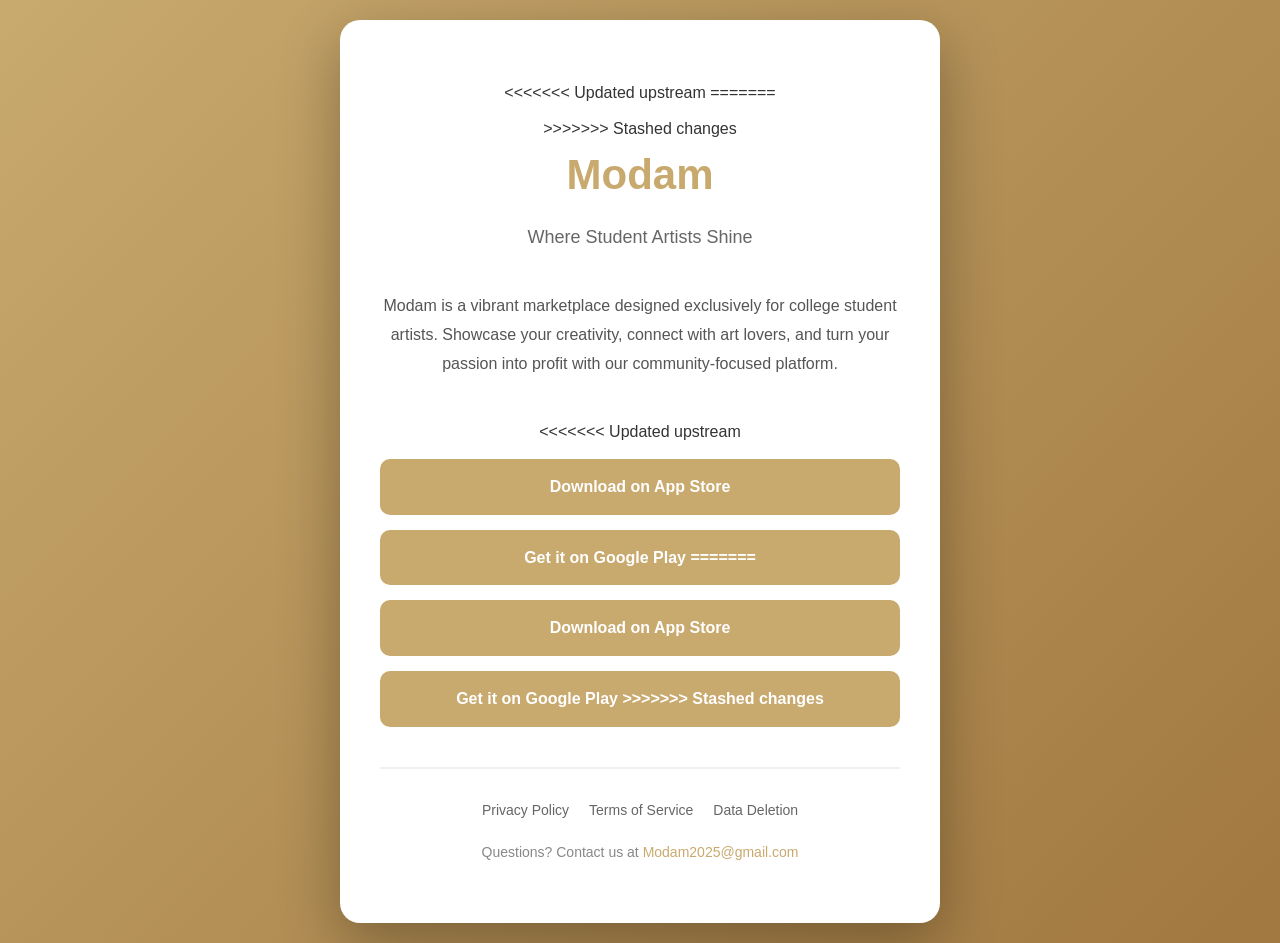
==== index.html @ acbbcfdb "Add files via upload" ====
﻿<!DOCTYPE html>
<html lang="en">
<head>
    <meta charset="UTF-8">
    <meta name="viewport" content="width=device-width, initial-scale=1.0">
    <meta name="description" content="Modam - A marketplace for college student artists to showcase and sell their artwork">
    <title>Modam - Artist Marketplace</title>
    <style>
        * {
            margin: 0;
            padding: 0;
            box-sizing: border-box;
        }
        
        body {
            font-family: -apple-system, BlinkMacSystemFont, 'Segoe UI', Roboto, Oxygen, Ubuntu, Cantarell, sans-serif;
            line-height: 1.6;
            color: #333;
            background: linear-gradient(135deg, #C8A96E 0%, #A07840 100%);
            min-height: 100vh;
            display: flex;
            align-items: center;
            justify-content: center;
            padding: 20px;
        }
        
        .container {
            max-width: 600px;
            background: white;
            padding: 60px 40px;
            border-radius: 20px;
            box-shadow: 0 20px 60px rgba(0,0,0,0.3);
            text-align: center;
        }
        
        .logo {
            font-size: 48px;
            margin-bottom: 10px;
        }
        
        h1 {
            color: #C8A96E;
            font-size: 42px;
            margin-bottom: 15px;
            font-weight: 700;
        }
        
        .tagline {
            color: #666;
            font-size: 18px;
            margin-bottom: 40px;
        }
        
        .description {
            color: #555;
            font-size: 16px;
            margin-bottom: 40px;
            line-height: 1.8;
        }
        
        .links {
            display: flex;
            flex-direction: column;
            gap: 15px;
            margin-top: 40px;
        }
        
        .link-button {
            display: inline-block;
            padding: 15px 30px;
            background-color: #C8A96E;
            color: white;
            text-decoration: none;
            border-radius: 10px;
            font-weight: 600;
            transition: all 0.3s ease;
            font-size: 16px;
        }
        
        .link-button:hover {
            background-color: #C2185B;
            transform: translateY(-2px);
            box-shadow: 0 5px 15px rgba(233, 30, 99, 0.3);
        }
        
        .link-button.secondary {
            background-color: #C8A96E;
        }
        
        .link-button.secondary:hover {
            background-color: #5568d3;
        }
        
        .footer {
            margin-top: 40px;
            padding-top: 30px;
            border-top: 2px solid #f0f0f0;
        }
        
        .footer-links {
            display: flex;
            justify-content: center;
            gap: 20px;
            flex-wrap: wrap;
        }
        
        .footer-link {
            color: #666;
            text-decoration: none;
            font-size: 14px;
            transition: color 0.3s ease;
        }
        
        .footer-link:hover {
            color: #C8A96E;
        }
        
        .contact {
            margin-top: 20px;
            color: #888;
            font-size: 14px;
        }
        
        .contact a {
            color: #C8A96E;
            text-decoration: none;
        }
        
        .contact a:hover {
            text-decoration: underline;
        }
        
        @media (max-width: 600px) {
            .container {
                padding: 40px 30px;
            }
            
            h1 {
                font-size: 32px;
            }
            
            .tagline {
                font-size: 16px;
            }
            
            .description {
                font-size: 15px;
            }
        }
    </style>
</head>
<body>
    <div class="container">
<<<<<<< Updated upstream
=======
        <div class="logo"></div>
>>>>>>> Stashed changes
        <h1>Modam</h1>
        <p class="tagline">Where Student Artists Shine</p>
        
        <p class="description">
            Modam is a vibrant marketplace designed exclusively for college student artists. 
            Showcase your creativity, connect with art lovers, and turn your passion into profit 
            with our community-focused platform.
        </p>
        
        <div class="links">
<<<<<<< Updated upstream
            <a href="https://apps.apple.com/app/Modam" class="link-button" target="_blank">
                Download on App Store
            </a>
            <a href="https://play.google.com/store/apps/details?id=com.artyard.app" class="link-button secondary" target="_blank">
                Get it on Google Play
=======
            <a href="https://apps.apple.com/app/modam" class="link-button" target="_blank">
                 Download on App Store
            </a>
            <a href="https://play.google.com/store/apps/details?id=com.Modam.app" class="link-button secondary" target="_blank">
                 Get it on Google Play
>>>>>>> Stashed changes
            </a>
        </div>
        
        <div class="footer">
            <div class="footer-links">
                <a href="privacy-policy.html" class="footer-link">Privacy Policy</a>
                <a href="terms-of-service.html" class="footer-link">Terms of Service</a>
                <a href="data-deletion.html" class="footer-link">Data Deletion</a>
            </div>
            
            <div class="contact">
                <p>Questions? Contact us at <a href="mailto:Modam2025@gmail.com">Modam2025@gmail.com</a></p>
            </div>
        </div>
    </div>
</body>
</html>
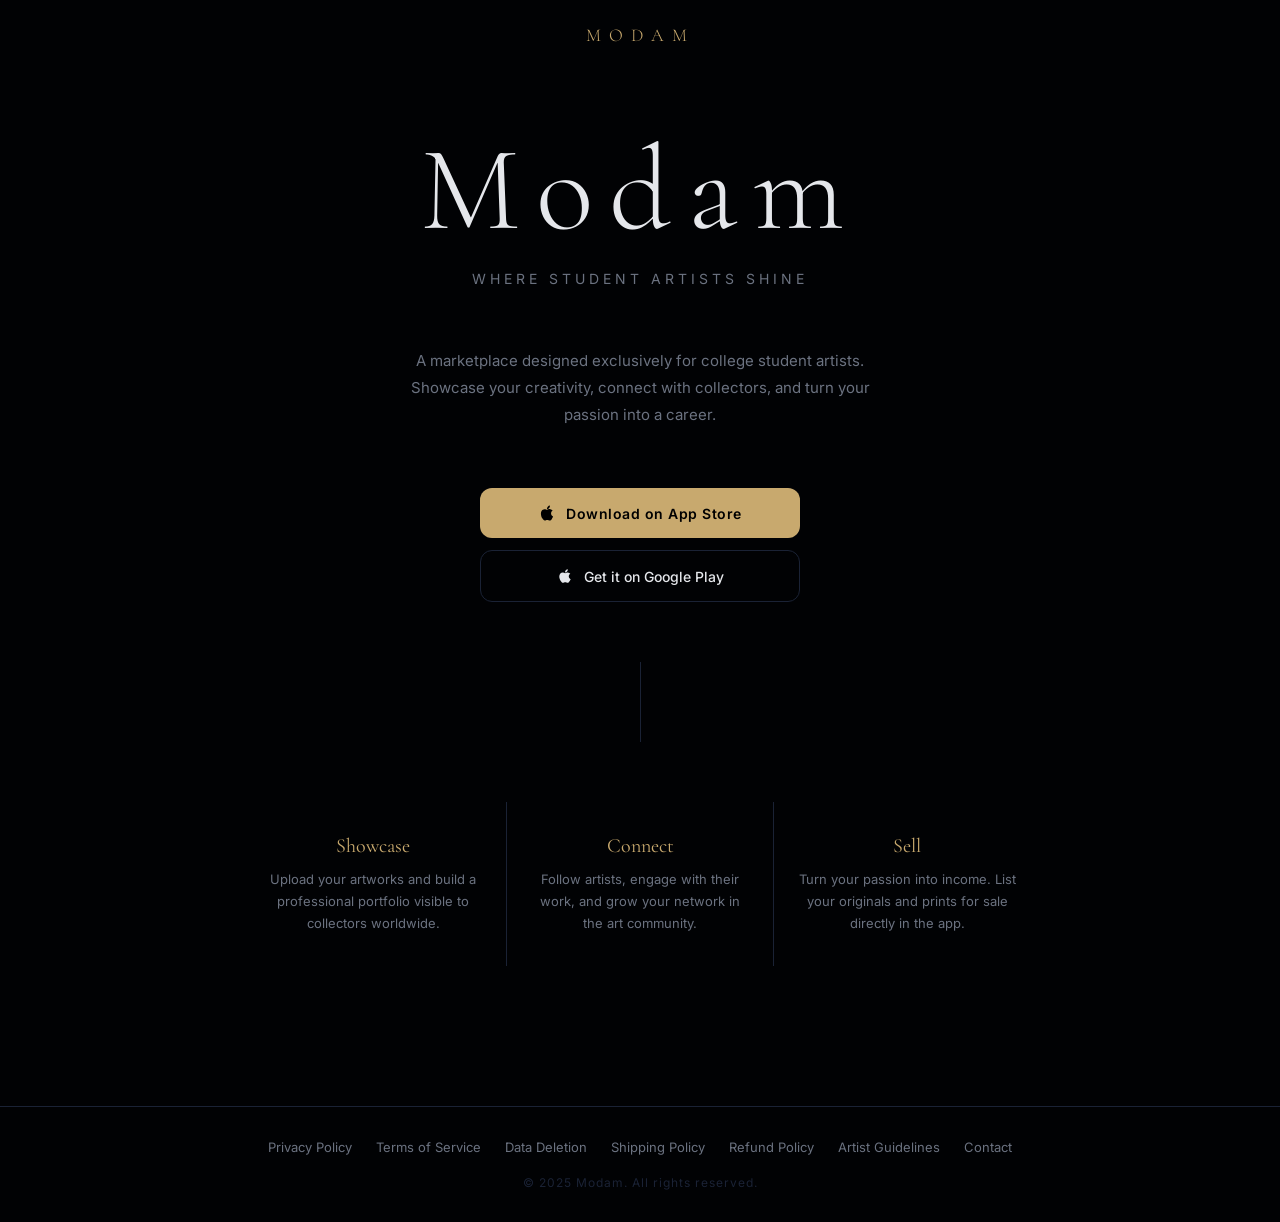
==== commit 991ddc29: "Add files via upload" ====
--- a/index.html
+++ b/index.html
@@ -1,198 +1,110 @@
-﻿<!DOCTYPE html>
+<!DOCTYPE html>
 <html lang="en">
 <head>
-    <meta charset="UTF-8">
-    <meta name="viewport" content="width=device-width, initial-scale=1.0">
-    <meta name="description" content="Modam - A marketplace for college student artists to showcase and sell their artwork">
-    <title>Modam - Artist Marketplace</title>
-    <style>
-        * {
-            margin: 0;
-            padding: 0;
-            box-sizing: border-box;
-        }
-        
-        body {
-            font-family: -apple-system, BlinkMacSystemFont, 'Segoe UI', Roboto, Oxygen, Ubuntu, Cantarell, sans-serif;
-            line-height: 1.6;
-            color: #333;
-            background: linear-gradient(135deg, #C8A96E 0%, #A07840 100%);
-            min-height: 100vh;
-            display: flex;
-            align-items: center;
-            justify-content: center;
-            padding: 20px;
-        }
-        
-        .container {
-            max-width: 600px;
-            background: white;
-            padding: 60px 40px;
-            border-radius: 20px;
-            box-shadow: 0 20px 60px rgba(0,0,0,0.3);
-            text-align: center;
-        }
-        
-        .logo {
-            font-size: 48px;
-            margin-bottom: 10px;
-        }
-        
-        h1 {
-            color: #C8A96E;
-            font-size: 42px;
-            margin-bottom: 15px;
-            font-weight: 700;
-        }
-        
-        .tagline {
-            color: #666;
-            font-size: 18px;
-            margin-bottom: 40px;
-        }
-        
-        .description {
-            color: #555;
-            font-size: 16px;
-            margin-bottom: 40px;
-            line-height: 1.8;
-        }
-        
-        .links {
-            display: flex;
-            flex-direction: column;
-            gap: 15px;
-            margin-top: 40px;
-        }
-        
-        .link-button {
-            display: inline-block;
-            padding: 15px 30px;
-            background-color: #C8A96E;
-            color: white;
-            text-decoration: none;
-            border-radius: 10px;
-            font-weight: 600;
-            transition: all 0.3s ease;
-            font-size: 16px;
-        }
-        
-        .link-button:hover {
-            background-color: #C2185B;
-            transform: translateY(-2px);
-            box-shadow: 0 5px 15px rgba(233, 30, 99, 0.3);
-        }
-        
-        .link-button.secondary {
-            background-color: #C8A96E;
-        }
-        
-        .link-button.secondary:hover {
-            background-color: #5568d3;
-        }
-        
-        .footer {
-            margin-top: 40px;
-            padding-top: 30px;
-            border-top: 2px solid #f0f0f0;
-        }
-        
-        .footer-links {
-            display: flex;
-            justify-content: center;
-            gap: 20px;
-            flex-wrap: wrap;
-        }
-        
-        .footer-link {
-            color: #666;
-            text-decoration: none;
-            font-size: 14px;
-            transition: color 0.3s ease;
-        }
-        
-        .footer-link:hover {
-            color: #C8A96E;
-        }
-        
-        .contact {
-            margin-top: 20px;
-            color: #888;
-            font-size: 14px;
-        }
-        
-        .contact a {
-            color: #C8A96E;
-            text-decoration: none;
-        }
-        
-        .contact a:hover {
-            text-decoration: underline;
-        }
-        
-        @media (max-width: 600px) {
-            .container {
-                padding: 40px 30px;
-            }
-            
-            h1 {
-                font-size: 32px;
-            }
-            
-            .tagline {
-                font-size: 16px;
-            }
-            
-            .description {
-                font-size: 15px;
-            }
-        }
-    </style>
+  <meta charset="UTF-8" />
+  <meta name="viewport" content="width=device-width, initial-scale=1.0" />
+  <meta name="description" content="Modam — A marketplace for college student artists to showcase and sell their artwork." />
+  <meta property="og:title" content="Modam — Where Student Artists Shine" />
+  <meta property="og:description" content="Discover and collect original artworks from emerging artists." />
+  <meta property="og:type" content="website" />
+  <title>Modam — Artist Marketplace</title>
+  <link rel="preconnect" href="https://fonts.googleapis.com" />
+  <link href="https://fonts.googleapis.com/css2?family=Cormorant+Garamond:wght@300;400;600&family=Inter:wght@300;400;500&display=swap" rel="stylesheet" />
+  <style>
+    :root {
+      --gold: #C8A96E; --gold-light: #E8C87A;
+      --bg: #010204; --card: #0B0F1A; --border: #1A2235;
+      --text: #E5E7EB; --muted: #6B7280;
+    }
+    * { box-sizing: border-box; margin: 0; padding: 0; }
+    body { background: var(--bg); color: var(--text); font-family: 'Inter', sans-serif; min-height: 100vh; display: flex; flex-direction: column; }
+
+    /* NAV */
+    nav { padding: 24px 40px; display: flex; justify-content: center; }
+    .logo-text { font-family: 'Cormorant Garamond', serif; font-size: 18px; font-weight: 300; letter-spacing: 8px; color: var(--gold); text-transform: uppercase; text-decoration: none; }
+
+    /* HERO */
+    .hero { flex: 1; display: flex; flex-direction: column; align-items: center; justify-content: center; padding: 60px 24px; text-align: center; }
+    .hero-title { font-family: 'Cormorant Garamond', serif; font-size: clamp(64px, 12vw, 120px); font-weight: 300; letter-spacing: 16px; color: var(--text); line-height: 1; margin-bottom: 20px; }
+    .hero-tagline { font-size: 14px; letter-spacing: 4px; color: var(--muted); text-transform: uppercase; margin-bottom: 60px; }
+    .hero-desc { max-width: 480px; font-size: 15px; color: var(--muted); line-height: 1.8; margin-bottom: 60px; }
+
+    /* BUTTONS */
+    .btn-group { display: flex; flex-direction: column; gap: 12px; width: 100%; max-width: 320px; }
+    .btn-primary { display: flex; align-items: center; justify-content: center; gap: 10px; padding: 16px 28px; background: var(--gold); color: #000; font-size: 14px; font-weight: 600; border-radius: 12px; text-decoration: none; letter-spacing: 0.5px; transition: background .2s; }
+    .btn-primary:hover { background: var(--gold-light); }
+    .btn-secondary { display: flex; align-items: center; justify-content: center; gap: 10px; padding: 16px 28px; background: transparent; border: 1px solid var(--border); color: var(--text); font-size: 14px; font-weight: 500; border-radius: 12px; text-decoration: none; transition: border-color .2s; }
+    .btn-secondary:hover { border-color: var(--gold); }
+
+    /* DIVIDER */
+    .divider { width: 1px; height: 80px; background: var(--border); margin: 60px auto; }
+
+    /* FEATURES */
+    .features { display: grid; grid-template-columns: repeat(auto-fit, minmax(200px, 1fr)); gap: 1px; background: var(--border); max-width: 800px; width: 100%; margin: 0 auto 80px; }
+    .feature { background: var(--bg); padding: 32px 24px; text-align: center; }
+    .feature-title { font-family: 'Cormorant Garamond', serif; font-size: 20px; font-weight: 400; color: var(--gold); margin-bottom: 10px; }
+    .feature-desc { font-size: 13px; color: var(--muted); line-height: 1.7; }
+
+    /* FOOTER */
+    footer { border-top: 1px solid var(--border); padding: 32px 24px; text-align: center; }
+    .footer-links { display: flex; justify-content: center; flex-wrap: wrap; gap: 8px 24px; margin-bottom: 20px; }
+    .footer-links a { font-size: 13px; color: var(--muted); text-decoration: none; transition: color .2s; }
+    .footer-links a:hover { color: var(--gold); }
+    .footer-copy { font-size: 12px; color: var(--border); letter-spacing: 1px; }
+  </style>
 </head>
 <body>
-    <div class="container">
-<<<<<<< Updated upstream
-=======
-        <div class="logo"></div>
->>>>>>> Stashed changes
-        <h1>Modam</h1>
-        <p class="tagline">Where Student Artists Shine</p>
-        
-        <p class="description">
-            Modam is a vibrant marketplace designed exclusively for college student artists. 
-            Showcase your creativity, connect with art lovers, and turn your passion into profit 
-            with our community-focused platform.
-        </p>
-        
-        <div class="links">
-<<<<<<< Updated upstream
-            <a href="https://apps.apple.com/app/Modam" class="link-button" target="_blank">
-                Download on App Store
-            </a>
-            <a href="https://play.google.com/store/apps/details?id=com.artyard.app" class="link-button secondary" target="_blank">
-                Get it on Google Play
-=======
-            <a href="https://apps.apple.com/app/modam" class="link-button" target="_blank">
-                 Download on App Store
-            </a>
-            <a href="https://play.google.com/store/apps/details?id=com.Modam.app" class="link-button secondary" target="_blank">
-                 Get it on Google Play
->>>>>>> Stashed changes
-            </a>
-        </div>
-        
-        <div class="footer">
-            <div class="footer-links">
-                <a href="privacy-policy.html" class="footer-link">Privacy Policy</a>
-                <a href="terms-of-service.html" class="footer-link">Terms of Service</a>
-                <a href="data-deletion.html" class="footer-link">Data Deletion</a>
-            </div>
-            
-            <div class="contact">
-                <p>Questions? Contact us at <a href="mailto:Modam2025@gmail.com">Modam2025@gmail.com</a></p>
-            </div>
-        </div>
+  <nav>
+    <a class="logo-text" href="index.html">Modam</a>
+  </nav>
+
+  <section class="hero">
+    <h1 class="hero-title">Modam</h1>
+    <p class="hero-tagline">Where Student Artists Shine</p>
+    <p class="hero-desc">
+      A marketplace designed exclusively for college student artists.
+      Showcase your creativity, connect with collectors, and turn your passion into a career.
+    </p>
+    <div class="btn-group">
+      <a class="btn-primary" href="https://apps.apple.com/app/artyard/id6746969829" target="_blank">
+        <svg width="18" height="18" viewBox="0 0 24 24" fill="currentColor"><path d="M18.71 19.5c-.83 1.24-1.71 2.45-3.05 2.47-1.34.03-1.77-.79-3.29-.79-1.53 0-2 .77-3.27.82-1.31.05-2.3-1.32-3.14-2.53C4.25 17 2.94 12.45 4.7 9.39c.87-1.52 2.43-2.48 4.12-2.51 1.28-.02 2.5.87 3.29.87.78 0 2.26-1.07 3.8-.91.65.03 2.47.26 3.64 1.98-.09.06-2.17 1.28-2.15 3.81.03 3.02 2.65 4.03 2.68 4.04-.03.07-.42 1.44-1.38 2.83M13 3.5c.73-.83 1.94-1.46 2.94-1.5.13 1.17-.34 2.35-1.04 3.19-.69.85-1.83 1.51-2.95 1.42-.15-1.15.41-2.35 1.05-3.11z"/></svg>
+        Download on App Store
+      </a>
+      <a class="btn-secondary" href="https://play.google.com/store/apps/details?id=com.artyard.app" target="_blank">
+        <svg width="18" height="18" viewBox="0 0 24 24" fill="currentColor"><path d="M17.05 20.28c-.98.95-2.05.8-3.08.35-1.09-.46-2.09-.48-3.24 0-1.44.62-2.2.44-3.06-.35C2.79 15.25 3.51 7.7 9.05 7.4c1.35.07 2.29.74 3.08.8 1.18-.24 2.31-.93 3.57-.84 1.51.12 2.65.72 3.4 1.8-3.12 1.87-2.38 5.98.48 7.13-.57 1.39-1.32 2.76-2.54 3.99zM12.03 7.25c-.15-2.23 1.66-4.07 3.74-4.25.29 2.58-2.34 4.5-3.74 4.25z"/></svg>
+        Get it on Google Play
+      </a>
     </div>
+
+    <div class="divider"></div>
+
+    <div class="features">
+      <div class="feature">
+        <div class="feature-title">Showcase</div>
+        <p class="feature-desc">Upload your artworks and build a professional portfolio visible to collectors worldwide.</p>
+      </div>
+      <div class="feature">
+        <div class="feature-title">Connect</div>
+        <p class="feature-desc">Follow artists, engage with their work, and grow your network in the art community.</p>
+      </div>
+      <div class="feature">
+        <div class="feature-title">Sell</div>
+        <p class="feature-desc">Turn your passion into income. List your originals and prints for sale directly in the app.</p>
+      </div>
+    </div>
+  </section>
+
+  <footer>
+    <div class="footer-links">
+      <a href="privacy-policy.html">Privacy Policy</a>
+      <a href="terms-of-service.html">Terms of Service</a>
+      <a href="data-deletion.html">Data Deletion</a>
+      <a href="docs/shipping-policy.html">Shipping Policy</a>
+      <a href="docs/refund-policy.html">Refund Policy</a>
+      <a href="docs/artist-guidelines.html">Artist Guidelines</a>
+      <a href="mailto:modamceo2026@gmail.com">Contact</a>
+    </div>
+    <p class="footer-copy">© 2025 Modam. All rights reserved.</p>
+  </footer>
 </body>
 </html>
-
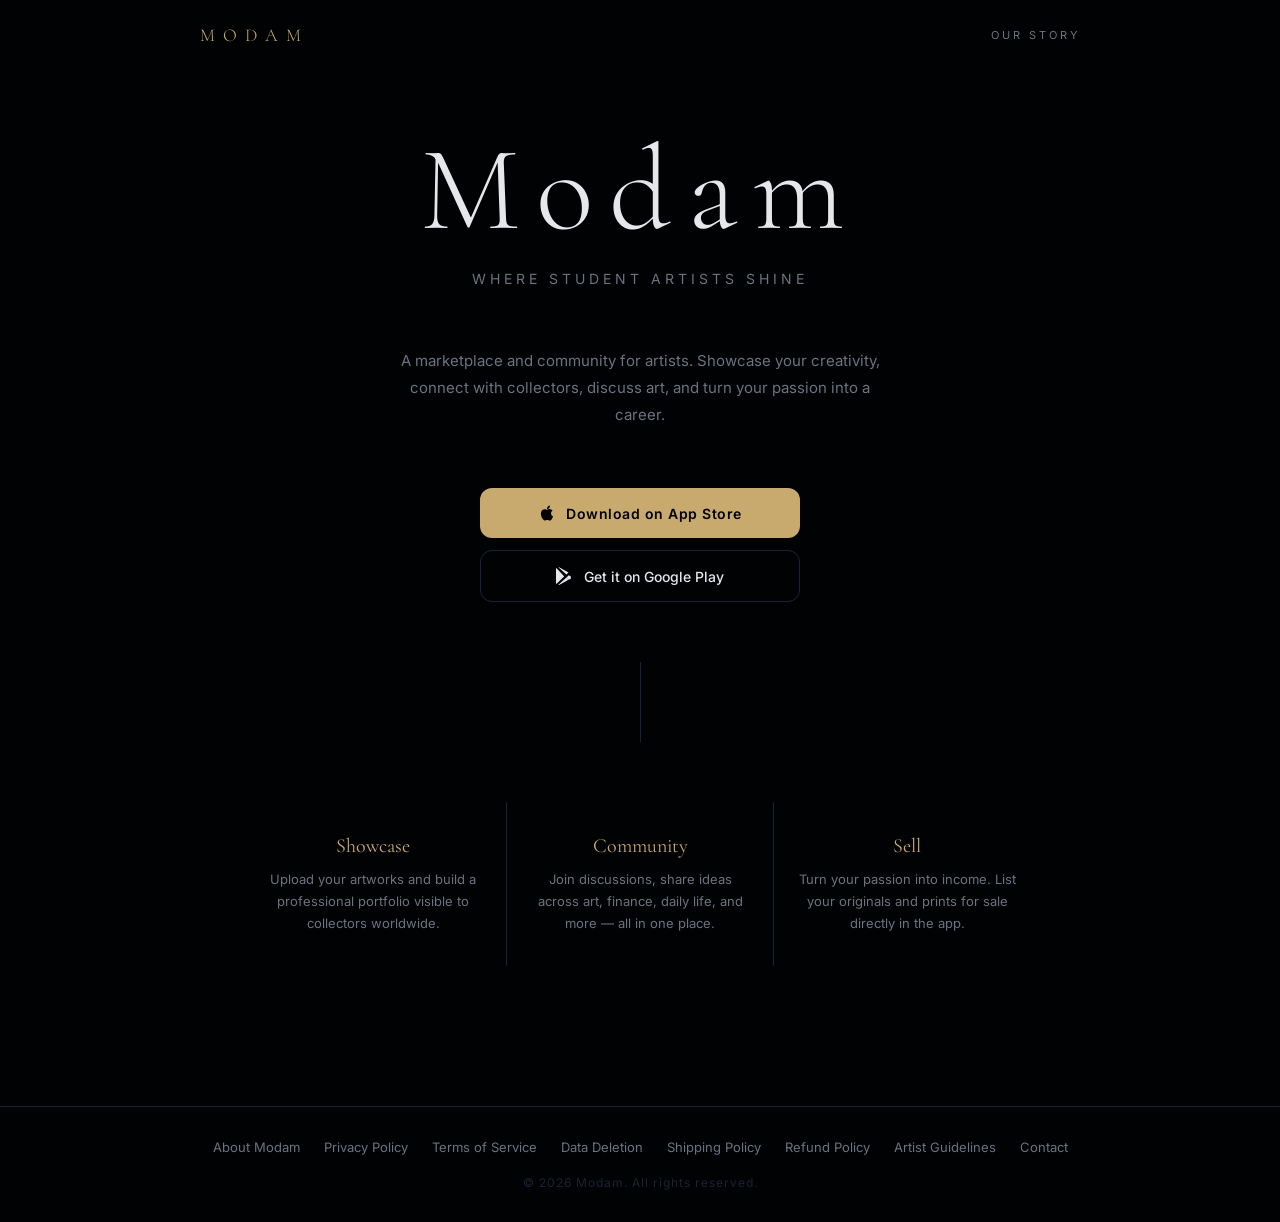
==== commit eec291e9: "Add files via upload" ====
--- a/index.html
+++ b/index.html
@@ -20,8 +20,10 @@
     body { background: var(--bg); color: var(--text); font-family: 'Inter', sans-serif; min-height: 100vh; display: flex; flex-direction: column; }
 
     /* NAV */
-    nav { padding: 24px 40px; display: flex; justify-content: center; }
+    nav { padding: 24px 40px; display: flex; justify-content: space-between; align-items: center; max-width: 960px; margin: 0 auto; width: 100%; }
     .logo-text { font-family: 'Cormorant Garamond', serif; font-size: 18px; font-weight: 300; letter-spacing: 8px; color: var(--gold); text-transform: uppercase; text-decoration: none; }
+    .nav-story { font-size: 11px; letter-spacing: 3px; text-transform: uppercase; color: var(--muted); text-decoration: none; transition: color .2s; }
+    .nav-story:hover { color: var(--gold); }
 
     /* HERO */
     .hero { flex: 1; display: flex; flex-direction: column; align-items: center; justify-content: center; padding: 60px 24px; text-align: center; }
@@ -56,14 +58,15 @@
 <body>
   <nav>
     <a class="logo-text" href="index.html">Modam</a>
+    <a class="nav-story" href="about-modam.html">Our Story</a>
   </nav>
 
   <section class="hero">
     <h1 class="hero-title">Modam</h1>
     <p class="hero-tagline">Where Student Artists Shine</p>
     <p class="hero-desc">
-      A marketplace designed exclusively for college student artists.
-      Showcase your creativity, connect with collectors, and turn your passion into a career.
+      A marketplace and community for artists.
+      Showcase your creativity, connect with collectors, discuss art, and turn your passion into a career.
     </p>
     <div class="btn-group">
       <a class="btn-primary" href="https://apps.apple.com/app/artyard/id6746969829" target="_blank">
@@ -71,7 +74,7 @@
         Download on App Store
       </a>
       <a class="btn-secondary" href="https://play.google.com/store/apps/details?id=com.artyard.app" target="_blank">
-        <svg width="18" height="18" viewBox="0 0 24 24" fill="currentColor"><path d="M17.05 20.28c-.98.95-2.05.8-3.08.35-1.09-.46-2.09-.48-3.24 0-1.44.62-2.2.44-3.06-.35C2.79 15.25 3.51 7.7 9.05 7.4c1.35.07 2.29.74 3.08.8 1.18-.24 2.31-.93 3.57-.84 1.51.12 2.65.72 3.4 1.8-3.12 1.87-2.38 5.98.48 7.13-.57 1.39-1.32 2.76-2.54 3.99zM12.03 7.25c-.15-2.23 1.66-4.07 3.74-4.25.29 2.58-2.34 4.5-3.74 4.25z"/></svg>
+        <svg width="18" height="18" viewBox="0 0 24 24" fill="currentColor"><path d="M3.18 23.76c.3.17.64.22.99.14l12.47-7.04-2.76-2.76-10.7 9.66zM.5 1.4C.19 1.74 0 2.27 0 2.96v18.08c0 .69.19 1.22.51 1.56l.08.08 10.12-10.12v-.24L.58 1.32.5 1.4zm19.1 11.03l-2.55-1.44-3.03 3.03 3.03 3.03 2.56-1.45c.73-.41.73-1.09.0-1.17zM4.17.24L16.64 7.28l-2.76 2.76L3.18.38A1.17 1.17 0 014.17.24z"/></svg>
         Get it on Google Play
       </a>
     </div>
@@ -84,8 +87,8 @@
         <p class="feature-desc">Upload your artworks and build a professional portfolio visible to collectors worldwide.</p>
       </div>
       <div class="feature">
-        <div class="feature-title">Connect</div>
-        <p class="feature-desc">Follow artists, engage with their work, and grow your network in the art community.</p>
+        <div class="feature-title">Community</div>
+        <p class="feature-desc">Join discussions, share ideas across art, finance, daily life, and more — all in one place.</p>
       </div>
       <div class="feature">
         <div class="feature-title">Sell</div>
@@ -96,15 +99,16 @@
 
   <footer>
     <div class="footer-links">
+      <a href="about-modam.html">About Modam</a>
       <a href="privacy-policy.html">Privacy Policy</a>
       <a href="terms-of-service.html">Terms of Service</a>
       <a href="data-deletion.html">Data Deletion</a>
-      <a href="docs/shipping-policy.html">Shipping Policy</a>
-      <a href="docs/refund-policy.html">Refund Policy</a>
-      <a href="docs/artist-guidelines.html">Artist Guidelines</a>
-      <a href="mailto:modamceo2026@gmail.com">Contact</a>
+      <a href="shipping-policy.html">Shipping Policy</a>
+      <a href="refund-policy.html">Refund Policy</a>
+      <a href="artist-guidelines.html">Artist Guidelines</a>
+      <a href="mailto:modamceo@modam.app">Contact</a>
     </div>
-    <p class="footer-copy">© 2025 Modam. All rights reserved.</p>
+    <p class="footer-copy">© 2026 Modam. All rights reserved.</p>
   </footer>
 </body>
 </html>
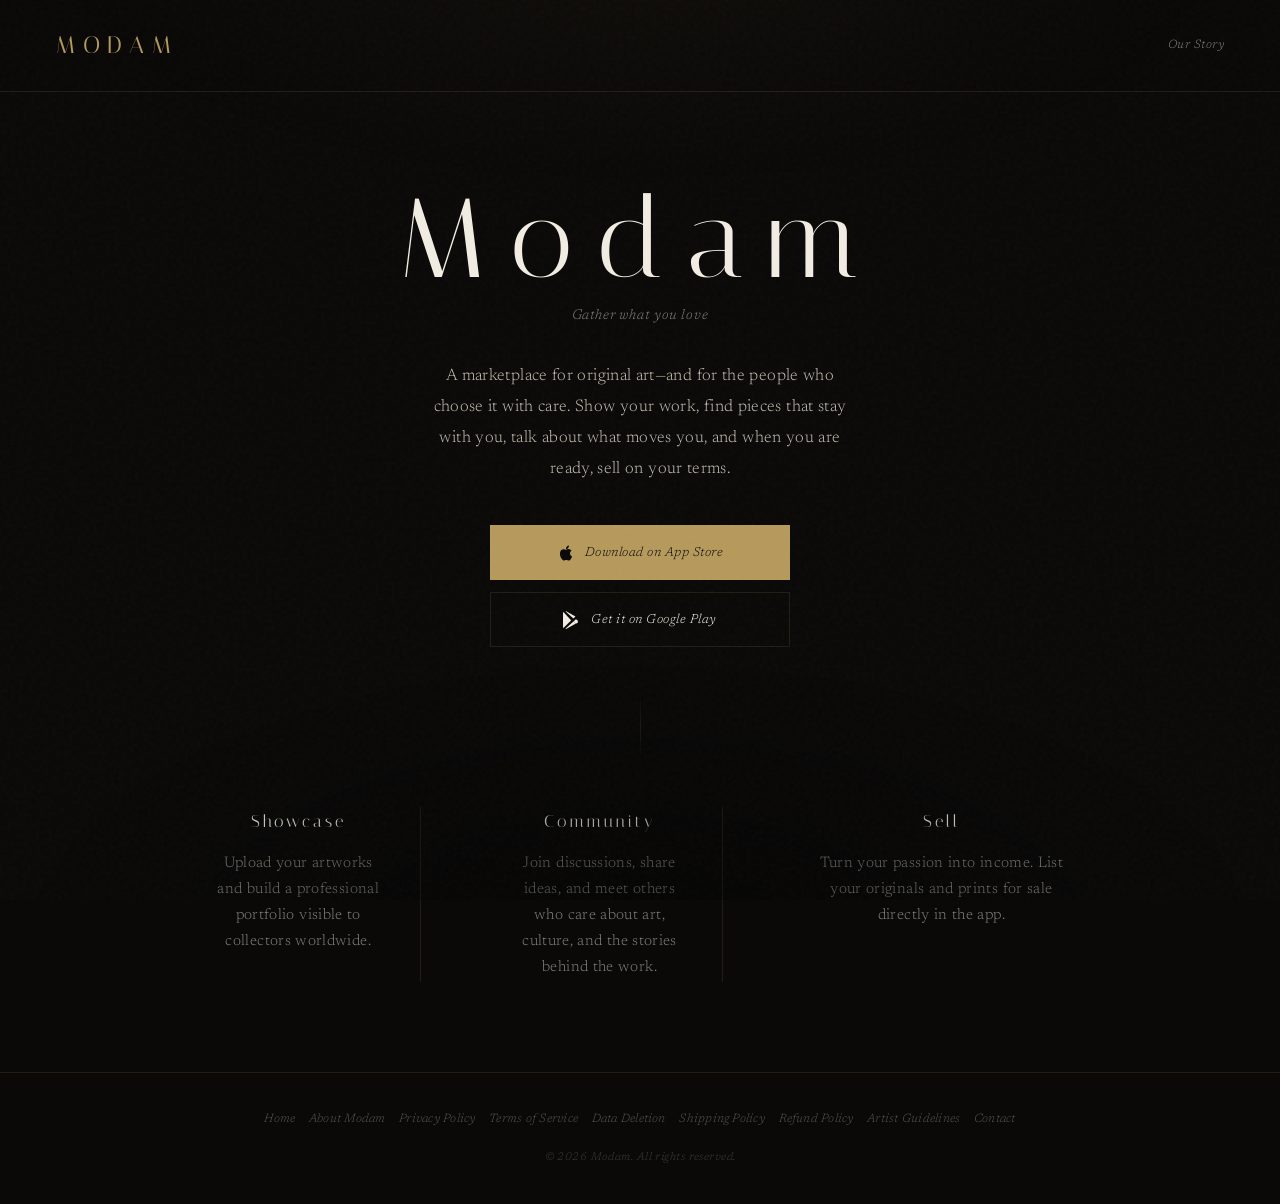
==== commit e9f420a9: "Add files via upload" ====
--- a/index.html
+++ b/index.html
@@ -3,112 +3,74 @@
 <head>
   <meta charset="UTF-8" />
   <meta name="viewport" content="width=device-width, initial-scale=1.0" />
-  <meta name="description" content="Modam — A marketplace for college student artists to showcase and sell their artwork." />
-  <meta property="og:title" content="Modam — Where Student Artists Shine" />
-  <meta property="og:description" content="Discover and collect original artworks from emerging artists." />
+  <meta name="description" content="Modam — Discover original art, connect with artists, and collect what you love. A marketplace and community for creators and collectors." />
+  <meta property="og:title" content="Modam — Gather what you love" />
+  <meta property="og:description" content="Original works, real artists, and a space to shape your collection—piece by piece." />
   <meta property="og:type" content="website" />
   <title>Modam — Artist Marketplace</title>
   <link rel="preconnect" href="https://fonts.googleapis.com" />
-  <link href="https://fonts.googleapis.com/css2?family=Cormorant+Garamond:wght@300;400;600&family=Inter:wght@300;400;500&display=swap" rel="stylesheet" />
-  <style>
-    :root {
-      --gold: #C8A96E; --gold-light: #E8C87A;
-      --bg: #010204; --card: #0B0F1A; --border: #1A2235;
-      --text: #E5E7EB; --muted: #6B7280;
-    }
-    * { box-sizing: border-box; margin: 0; padding: 0; }
-    body { background: var(--bg); color: var(--text); font-family: 'Inter', sans-serif; min-height: 100vh; display: flex; flex-direction: column; }
-
-    /* NAV */
-    nav { padding: 24px 40px; display: flex; justify-content: space-between; align-items: center; max-width: 960px; margin: 0 auto; width: 100%; }
-    .logo-text { font-family: 'Cormorant Garamond', serif; font-size: 18px; font-weight: 300; letter-spacing: 8px; color: var(--gold); text-transform: uppercase; text-decoration: none; }
-    .nav-story { font-size: 11px; letter-spacing: 3px; text-transform: uppercase; color: var(--muted); text-decoration: none; transition: color .2s; }
-    .nav-story:hover { color: var(--gold); }
-
-    /* HERO */
-    .hero { flex: 1; display: flex; flex-direction: column; align-items: center; justify-content: center; padding: 60px 24px; text-align: center; }
-    .hero-title { font-family: 'Cormorant Garamond', serif; font-size: clamp(64px, 12vw, 120px); font-weight: 300; letter-spacing: 16px; color: var(--text); line-height: 1; margin-bottom: 20px; }
-    .hero-tagline { font-size: 14px; letter-spacing: 4px; color: var(--muted); text-transform: uppercase; margin-bottom: 60px; }
-    .hero-desc { max-width: 480px; font-size: 15px; color: var(--muted); line-height: 1.8; margin-bottom: 60px; }
-
-    /* BUTTONS */
-    .btn-group { display: flex; flex-direction: column; gap: 12px; width: 100%; max-width: 320px; }
-    .btn-primary { display: flex; align-items: center; justify-content: center; gap: 10px; padding: 16px 28px; background: var(--gold); color: #000; font-size: 14px; font-weight: 600; border-radius: 12px; text-decoration: none; letter-spacing: 0.5px; transition: background .2s; }
-    .btn-primary:hover { background: var(--gold-light); }
-    .btn-secondary { display: flex; align-items: center; justify-content: center; gap: 10px; padding: 16px 28px; background: transparent; border: 1px solid var(--border); color: var(--text); font-size: 14px; font-weight: 500; border-radius: 12px; text-decoration: none; transition: border-color .2s; }
-    .btn-secondary:hover { border-color: var(--gold); }
-
-    /* DIVIDER */
-    .divider { width: 1px; height: 80px; background: var(--border); margin: 60px auto; }
-
-    /* FEATURES */
-    .features { display: grid; grid-template-columns: repeat(auto-fit, minmax(200px, 1fr)); gap: 1px; background: var(--border); max-width: 800px; width: 100%; margin: 0 auto 80px; }
-    .feature { background: var(--bg); padding: 32px 24px; text-align: center; }
-    .feature-title { font-family: 'Cormorant Garamond', serif; font-size: 20px; font-weight: 400; color: var(--gold); margin-bottom: 10px; }
-    .feature-desc { font-size: 13px; color: var(--muted); line-height: 1.7; }
-
-    /* FOOTER */
-    footer { border-top: 1px solid var(--border); padding: 32px 24px; text-align: center; }
-    .footer-links { display: flex; justify-content: center; flex-wrap: wrap; gap: 8px 24px; margin-bottom: 20px; }
-    .footer-links a { font-size: 13px; color: var(--muted); text-decoration: none; transition: color .2s; }
-    .footer-links a:hover { color: var(--gold); }
-    .footer-copy { font-size: 12px; color: var(--border); letter-spacing: 1px; }
-  </style>
+  <link rel="preconnect" href="https://fonts.gstatic.com" crossorigin />
+  <link href="https://fonts.googleapis.com/css2?family=Italiana&family=Newsreader:ital,opsz,wght@0,6..72,300;0,6..72,400;0,6..72,500;1,6..72,400&display=swap" rel="stylesheet" />
+  <link rel="stylesheet" href="modam-docs.css" />
 </head>
 <body>
-  <nav>
-    <a class="logo-text" href="index.html">Modam</a>
-    <a class="nav-story" href="about-modam.html">Our Story</a>
-  </nav>
+  <div class="wrap">
+    <nav class="doc-nav">
+      <a class="nav-mark" href="index.html">Modam</a>
+      <div class="nav-links">
+        <a class="nav-story" href="about-modam.html">Our Story</a>
+      </div>
+    </nav>
 
-  <section class="hero">
-    <h1 class="hero-title">Modam</h1>
-    <p class="hero-tagline">Where Student Artists Shine</p>
-    <p class="hero-desc">
-      A marketplace and community for artists.
-      Showcase your creativity, connect with collectors, discuss art, and turn your passion into a career.
-    </p>
-    <div class="btn-group">
-      <a class="btn-primary" href="https://apps.apple.com/app/artyard/id6746969829" target="_blank">
-        <svg width="18" height="18" viewBox="0 0 24 24" fill="currentColor"><path d="M18.71 19.5c-.83 1.24-1.71 2.45-3.05 2.47-1.34.03-1.77-.79-3.29-.79-1.53 0-2 .77-3.27.82-1.31.05-2.3-1.32-3.14-2.53C4.25 17 2.94 12.45 4.7 9.39c.87-1.52 2.43-2.48 4.12-2.51 1.28-.02 2.5.87 3.29.87.78 0 2.26-1.07 3.8-.91.65.03 2.47.26 3.64 1.98-.09.06-2.17 1.28-2.15 3.81.03 3.02 2.65 4.03 2.68 4.04-.03.07-.42 1.44-1.38 2.83M13 3.5c.73-.83 1.94-1.46 2.94-1.5.13 1.17-.34 2.35-1.04 3.19-.69.85-1.83 1.51-2.95 1.42-.15-1.15.41-2.35 1.05-3.11z"/></svg>
-        Download on App Store
-      </a>
-      <a class="btn-secondary" href="https://play.google.com/store/apps/details?id=com.artyard.app" target="_blank">
-        <svg width="18" height="18" viewBox="0 0 24 24" fill="currentColor"><path d="M3.18 23.76c.3.17.64.22.99.14l12.47-7.04-2.76-2.76-10.7 9.66zM.5 1.4C.19 1.74 0 2.27 0 2.96v18.08c0 .69.19 1.22.51 1.56l.08.08 10.12-10.12v-.24L.58 1.32.5 1.4zm19.1 11.03l-2.55-1.44-3.03 3.03 3.03 3.03 2.56-1.45c.73-.41.73-1.09.0-1.17zM4.17.24L16.64 7.28l-2.76 2.76L3.18.38A1.17 1.17 0 014.17.24z"/></svg>
-        Get it on Google Play
-      </a>
-    </div>
+    <main class="home-main">
+      <h1 class="home-title">Modam</h1>
+      <p class="home-tagline">Gather what you love</p>
+      <p class="home-desc">
+        A marketplace for original art—and for the people who choose it with care. Show your work, find pieces that stay with you, talk about what moves you, and when you are ready, sell on your terms.
+      </p>
+      <div class="store-row">
+        <a class="store-btn store-btn--primary" href="https://apps.apple.com/app/artyard/id6746969829" target="_blank" rel="noopener noreferrer">
+          <svg width="18" height="18" viewBox="0 0 24 24" fill="currentColor" aria-hidden="true"><path d="M18.71 19.5c-.83 1.24-1.71 2.45-3.05 2.47-1.34.03-1.77-.79-3.29-.79-1.53 0-2 .77-3.27.82-1.31.05-2.3-1.32-3.14-2.53C4.25 17 2.94 12.45 4.7 9.39c.87-1.52 2.43-2.48 4.12-2.51 1.28-.02 2.5.87 3.29.87.78 0 2.26-1.07 3.8-.91.65.03 2.47.26 3.64 1.98-.09.06-2.17 1.28-2.15 3.81.03 3.02 2.65 4.03 2.68 4.04-.03.07-.42 1.44-1.38 2.83M13 3.5c.73-.83 1.94-1.46 2.94-1.5.13 1.17-.34 2.35-1.04 3.19-.69.85-1.83 1.51-2.95 1.42-.15-1.15.41-2.35 1.05-3.11z"/></svg>
+          Download on App Store
+        </a>
+        <a class="store-btn store-btn--ghost" href="https://play.google.com/store/apps/details?id=com.artyard.app" target="_blank" rel="noopener noreferrer">
+          <svg width="18" height="18" viewBox="0 0 24 24" fill="currentColor" aria-hidden="true"><path d="M3.18 23.76c.3.17.64.22.99.14l12.47-7.04-2.76-2.76-10.7 9.66zM.5 1.4C.19 1.74 0 2.27 0 2.96v18.08c0 .69.19 1.22.51 1.56l.08.08 10.12-10.12v-.24L.58 1.32.5 1.4zm19.1 11.03l-2.55-1.44-3.03 3.03 3.03 3.03 2.56-1.45c.73-.41.73-1.09.0-1.17zM4.17.24L16.64 7.28l-2.76 2.76L3.18.38A1.17 1.17 0 014.17.24z"/></svg>
+          Get it on Google Play
+        </a>
+      </div>
 
-    <div class="divider"></div>
+      <div class="home-divider" aria-hidden="true"></div>
 
-    <div class="features">
-      <div class="feature">
-        <div class="feature-title">Showcase</div>
-        <p class="feature-desc">Upload your artworks and build a professional portfolio visible to collectors worldwide.</p>
+      <div class="home-features">
+        <div class="home-feature">
+          <h3>Showcase</h3>
+          <p>Upload your artworks and build a professional portfolio visible to collectors worldwide.</p>
+        </div>
+        <div class="home-feature">
+          <h3>Community</h3>
+          <p>Join discussions, share ideas, and meet others who care about art, culture, and the stories behind the work.</p>
+        </div>
+        <div class="home-feature">
+          <h3>Sell</h3>
+          <p>Turn your passion into income. List your originals and prints for sale directly in the app.</p>
+        </div>
       </div>
-      <div class="feature">
-        <div class="feature-title">Community</div>
-        <p class="feature-desc">Join discussions, share ideas across art, finance, daily life, and more — all in one place.</p>
+    </main>
+
+    <footer class="doc-footer">
+      <div class="footer-links">
+        <a href="index.html">Home</a>
+        <a href="about-modam.html">About Modam</a>
+        <a href="privacy-policy.html">Privacy Policy</a>
+        <a href="terms-of-service.html">Terms of Service</a>
+        <a href="data-deletion.html">Data Deletion</a>
+        <a href="shipping-policy.html">Shipping Policy</a>
+        <a href="refund-policy.html">Refund Policy</a>
+        <a href="artist-guidelines.html">Artist Guidelines</a>
+        <a href="mailto:modamceo@modam.app">Contact</a>
       </div>
-      <div class="feature">
-        <div class="feature-title">Sell</div>
-        <p class="feature-desc">Turn your passion into income. List your originals and prints for sale directly in the app.</p>
-      </div>
-    </div>
-  </section>
-
-  <footer>
-    <div class="footer-links">
-      <a href="about-modam.html">About Modam</a>
-      <a href="privacy-policy.html">Privacy Policy</a>
-      <a href="terms-of-service.html">Terms of Service</a>
-      <a href="data-deletion.html">Data Deletion</a>
-      <a href="shipping-policy.html">Shipping Policy</a>
-      <a href="refund-policy.html">Refund Policy</a>
-      <a href="artist-guidelines.html">Artist Guidelines</a>
-      <a href="mailto:modamceo@modam.app">Contact</a>
-    </div>
-    <p class="footer-copy">© 2026 Modam. All rights reserved.</p>
-  </footer>
+      <p class="footer-copy">© 2026 Modam. All rights reserved.</p>
+    </footer>
+  </div>
 </body>
 </html>
--- a/modam-docs.css
+++ b/modam-docs.css
@@ -0,0 +1,915 @@
+/**
+ * Modam docs — shared editorial / luxury theme (Italiana + Newsreader).
+ * Linked from index, legal pages, about-modam.
+ */
+:root {
+  --ink: #0a0908;
+  --ink-soft: #141210;
+  --ink-elevated: #1a1714;
+  --parchment: #f2ede3;
+  --parchment-dim: #c9c2b4;
+  --champagne: #b69a5c;
+  --champagne-muted: rgba(182, 154, 92, 0.55);
+  --champagne-deep: #7d6840;
+  --mist: rgba(242, 237, 227, 0.52);
+  --mist2: rgba(242, 237, 227, 0.32);
+  --rule: rgba(182, 154, 92, 0.14);
+  --rule-strong: rgba(182, 154, 92, 0.22);
+  --panel: rgba(255, 252, 245, 0.035);
+  --panel-edge: rgba(255, 252, 245, 0.06);
+}
+
+*,
+*::before,
+*::after {
+  box-sizing: border-box;
+  margin: 0;
+  padding: 0;
+}
+
+html {
+  scroll-behavior: smooth;
+}
+
+body {
+  background: var(--ink);
+  color: var(--parchment);
+  font-family: "Newsreader", Georgia, serif;
+  font-size: clamp(16px, 1.9vw, 18px);
+  font-weight: 300;
+  line-height: 1.78;
+  letter-spacing: 0.02em;
+  min-height: 100vh;
+}
+
+body::before {
+  content: "";
+  position: fixed;
+  inset: 0;
+  pointer-events: none;
+  opacity: 0.028;
+  background-image: url("data:image/svg+xml,%3Csvg viewBox='0 0 256 256' xmlns='http://www.w3.org/2000/svg'%3E%3Cfilter id='n'%3E%3CfeTurbulence type='fractalNoise' baseFrequency='0.85' numOctaves='4' stitchTiles='stitch'/%3E%3C/filter%3E%3Crect width='100%25' height='100%25' filter='url(%23n)'/%3E%3C/svg%3E");
+  z-index: 1000;
+}
+
+body::after {
+  content: "";
+  position: fixed;
+  inset: 0;
+  pointer-events: none;
+  background: radial-gradient(ellipse 90% 50% at 50% -5%, rgba(182, 154, 92, 0.045), transparent 52%),
+    radial-gradient(ellipse 100% 65% at 50% 105%, rgba(0, 0, 0, 0.42), transparent 48%);
+  z-index: 999;
+}
+
+.wrap {
+  position: relative;
+  z-index: 1;
+  min-height: 100vh;
+  display: flex;
+  flex-direction: column;
+}
+
+/* ——— Nav ——— */
+.doc-nav {
+  display: flex;
+  align-items: center;
+  justify-content: space-between;
+  padding: 24px clamp(22px, 5vw, 56px);
+  border-bottom: 1px solid var(--rule);
+  position: sticky;
+  top: 0;
+  background: rgba(10, 9, 8, 0.82);
+  backdrop-filter: blur(16px) saturate(1.1);
+  -webkit-backdrop-filter: blur(16px) saturate(1.1);
+  z-index: 50;
+}
+
+.nav-mark,
+.logo-text {
+  font-family: "Italiana", serif;
+  font-size: clamp(18px, 2.4vw, 24px);
+  letter-spacing: 0.32em;
+  text-transform: uppercase;
+  color: var(--champagne);
+  text-decoration: none;
+  font-weight: 400;
+}
+
+.nav-links {
+  display: flex;
+  align-items: center;
+  gap: clamp(1rem, 3vw, 1.75rem);
+}
+
+.nav-story,
+.nav-back {
+  font-family: "Newsreader", Georgia, serif;
+  font-size: 12px;
+  font-weight: 300;
+  font-style: italic;
+  letter-spacing: 0.04em;
+  text-transform: none;
+  color: var(--mist);
+  text-decoration: none;
+  transition: color 0.35s ease;
+}
+
+.nav-story:hover,
+.nav-back:hover {
+  color: var(--champagne);
+}
+
+/* ——— Legal / doc hero (editorial, aligned with About) ——— */
+.hero--doc {
+  padding: clamp(72px, 14vh, 120px) clamp(24px, 6vw, 48px) clamp(56px, 9vh, 88px);
+  text-align: center;
+  border-bottom: 1px solid var(--rule);
+  position: relative;
+}
+
+.hero--doc h1 {
+  font-family: "Italiana", serif;
+  font-size: clamp(2.35rem, 6.5vw, 3.35rem);
+  font-weight: 400;
+  letter-spacing: 0.14em;
+  color: var(--parchment);
+  margin-bottom: 1.35rem;
+  line-height: 1.12;
+  font-weight: 400;
+}
+
+.hero--doc h1::after {
+  content: "";
+  display: block;
+  width: 36px;
+  height: 1px;
+  margin: 1.35rem auto 0;
+  background: linear-gradient(90deg, transparent, var(--champagne-muted), transparent);
+}
+
+.hero--doc .updated {
+  font-family: "Newsreader", Georgia, serif;
+  font-size: 13px;
+  font-weight: 300;
+  font-style: italic;
+  letter-spacing: 0.02em;
+  text-transform: none;
+  color: var(--mist);
+}
+
+/* ——— Prose ——— */
+.content {
+  flex: 1;
+  max-width: 38rem;
+  margin: 0 auto;
+  padding: clamp(56px, 10vw, 88px) clamp(22px, 5vw, 32px) clamp(88px, 14vh, 120px);
+}
+
+.content > p:first-of-type {
+  font-size: 1.125rem;
+  line-height: 1.82;
+  color: var(--parchment);
+  opacity: 0.88;
+  margin-bottom: 1.35rem;
+}
+
+.content h2 {
+  font-family: "Italiana", serif;
+  font-size: clamp(1.5rem, 3.2vw, 1.85rem);
+  font-weight: 400;
+  letter-spacing: 0.06em;
+  color: var(--parchment);
+  margin: 3.25rem 0 1.1rem;
+  padding-top: 2.5rem;
+  border-top: 1px solid var(--rule);
+  border-bottom: none;
+  line-height: 1.2;
+}
+
+.content h2:first-of-type {
+  margin-top: 0;
+  padding-top: 0;
+  border-top: none;
+}
+
+.content h3 {
+  font-family: "Newsreader", Georgia, serif;
+  font-size: 1rem;
+  font-weight: 400;
+  font-style: italic;
+  letter-spacing: 0.02em;
+  text-transform: none;
+  color: var(--mist);
+  margin: 2rem 0 0.5rem;
+}
+
+.content p {
+  color: var(--parchment-dim);
+  margin-bottom: 1.05rem;
+  max-width: 36rem;
+}
+
+.content ul,
+.content ol {
+  margin: 0 0 1.25rem 0;
+  padding-left: 0;
+  list-style: none;
+}
+
+.content ul li,
+.content ol li {
+  position: relative;
+  padding-left: 1.15rem;
+  color: var(--parchment-dim);
+  margin-bottom: 0.55rem;
+}
+
+.content ul li::before {
+  content: "";
+  position: absolute;
+  left: 0;
+  top: 0.65em;
+  width: 4px;
+  height: 1px;
+  background: var(--champagne-muted);
+}
+
+.content ol {
+  counter-reset: docli;
+  list-style: none;
+}
+
+.content ol li {
+  counter-increment: docli;
+  padding-left: 1.5rem;
+}
+
+.content ol li::before {
+  content: counter(docli) ".";
+  position: absolute;
+  left: 0;
+  font-family: "Italiana", serif;
+  font-size: 0.85em;
+  color: var(--champagne-muted);
+}
+
+.content strong {
+  color: var(--parchment);
+  font-weight: 500;
+}
+
+.content a {
+  color: var(--parchment-dim);
+  text-decoration: none;
+  border-bottom: 1px solid var(--champagne-muted);
+  transition: color 0.3s ease, border-color 0.3s ease;
+}
+
+.content a:hover {
+  color: var(--parchment);
+  border-bottom-color: var(--champagne);
+}
+
+/* ——— Callouts (quiet panels — no loud accent bars) ——— */
+.box {
+  padding: 1.35rem 1.5rem 1.4rem;
+  margin: 1.75rem 0;
+  background: var(--panel);
+  border: 1px solid var(--panel-edge);
+  border-radius: 0;
+  border-top: 1px solid var(--rule-strong);
+}
+
+.box-info {
+  border-top-color: rgba(182, 154, 92, 0.28);
+}
+
+.box-warn {
+  background: rgba(255, 248, 245, 0.025);
+  border-top-color: rgba(180, 120, 100, 0.25);
+}
+
+.box-success {
+  background: rgba(248, 255, 252, 0.02);
+  border-top-color: rgba(130, 150, 130, 0.22);
+}
+
+.box p,
+.box li {
+  color: var(--mist);
+  font-size: 0.98rem;
+  line-height: 1.72;
+}
+
+.box ul,
+.box ol {
+  margin-bottom: 0;
+}
+
+.box ul li::before {
+  background: var(--mist2);
+}
+
+.box strong {
+  color: var(--parchment);
+}
+
+/* ——— Steps ——— */
+.steps {
+  counter-reset: step;
+  margin: 1.25rem 0;
+}
+
+.step {
+  display: flex;
+  gap: 1rem;
+  margin: 1rem 0;
+  align-items: flex-start;
+}
+
+.step-num {
+  flex-shrink: 0;
+  min-width: 1.65em;
+  font-family: "Italiana", serif;
+  font-size: 1.05rem;
+  line-height: 1.5;
+  color: var(--champagne-muted);
+  text-align: right;
+  padding-top: 0.1em;
+  margin-top: 0;
+  border: none;
+  background: none;
+  border-radius: 0;
+  height: auto;
+  width: auto;
+}
+
+.step-body {
+  font-size: 1rem;
+  color: var(--parchment-dim);
+  line-height: 1.75;
+  padding-top: 0.05em;
+}
+
+/* ——— Tables ——— */
+.content table {
+  width: 100%;
+  border-collapse: collapse;
+  margin: 1.25rem 0;
+  font-size: 0.92rem;
+}
+
+.content th {
+  background: transparent;
+  color: var(--mist);
+  font-family: "Newsreader", Georgia, serif;
+  font-weight: 400;
+  font-style: italic;
+  padding: 0.85rem 0.75rem 0.65rem 0;
+  text-align: left;
+  border-bottom: 1px solid var(--rule-strong);
+  letter-spacing: 0.02em;
+  font-size: 0.92rem;
+  text-transform: none;
+}
+
+.content td {
+  padding: 0.75rem 0.75rem 0.75rem 0;
+  border-bottom: 1px solid var(--rule);
+  color: var(--parchment-dim);
+  font-size: 0.95rem;
+}
+
+.content tr:last-child td {
+  border-bottom: none;
+}
+
+/* ——— Artist guidelines extras ——— */
+.do-dont {
+  display: grid;
+  grid-template-columns: 1fr 1fr;
+  gap: 12px;
+  margin: 1rem 0;
+}
+
+@media (max-width: 640px) {
+  .do-dont {
+    grid-template-columns: 1fr;
+  }
+}
+
+.do,
+.dont {
+  border-radius: 0;
+  padding: 1.25rem 1.35rem;
+  border: 1px solid var(--panel-edge);
+  background: var(--panel);
+}
+
+.do {
+  border-top: 1px solid rgba(130, 150, 130, 0.2);
+}
+
+.dont {
+  border-top: 1px solid rgba(160, 120, 110, 0.22);
+}
+
+.do h4 {
+  font-family: "Newsreader", Georgia, serif;
+  font-size: 0.92rem;
+  font-weight: 400;
+  font-style: italic;
+  letter-spacing: 0.03em;
+  text-transform: none;
+  color: var(--parchment-dim);
+  margin-bottom: 0.75rem;
+  opacity: 0.95;
+}
+
+.dont h4 {
+  font-family: "Newsreader", Georgia, serif;
+  font-size: 0.92rem;
+  font-weight: 400;
+  font-style: italic;
+  letter-spacing: 0.03em;
+  text-transform: none;
+  color: var(--parchment-dim);
+  margin-bottom: 0.75rem;
+  opacity: 0.9;
+}
+
+.do li,
+.dont li {
+  font-size: 0.9rem;
+}
+
+.badge-row {
+  display: flex;
+  gap: 8px;
+  flex-wrap: wrap;
+  margin: 1rem 0;
+}
+
+.badge {
+  padding: 5px 12px;
+  border-radius: 0;
+  font-family: "Newsreader", Georgia, serif;
+  font-size: 11px;
+  font-weight: 400;
+  font-style: italic;
+  letter-spacing: 0.04em;
+  text-transform: none;
+}
+
+.badge-gold {
+  background: transparent;
+  color: var(--mist);
+  border: 1px solid var(--rule);
+}
+
+.badge-green {
+  background: transparent;
+  color: var(--mist);
+  border: 1px solid var(--rule);
+}
+
+.badge-red {
+  background: transparent;
+  color: var(--mist);
+  border: 1px solid var(--rule);
+}
+
+/* ——— Home (index) ——— */
+.home-main {
+  flex: 1;
+  display: flex;
+  flex-direction: column;
+  align-items: center;
+  justify-content: center;
+  padding: clamp(48px, 10vh, 100px) clamp(22px, 5vw, 40px);
+  text-align: center;
+}
+
+.home-title {
+  font-family: "Italiana", serif;
+  font-size: clamp(3.5rem, 14vw, 7rem);
+  font-weight: 400;
+  letter-spacing: 0.22em;
+  color: var(--parchment);
+  line-height: 1.02;
+  margin-bottom: 0.5rem;
+}
+
+.home-tagline {
+  font-family: "Newsreader", Georgia, serif;
+  font-size: 14px;
+  font-weight: 300;
+  font-style: italic;
+  letter-spacing: 0.06em;
+  text-transform: none;
+  color: var(--mist);
+  margin-bottom: 2rem;
+}
+
+.home-desc {
+  max-width: 26rem;
+  font-size: 1.05rem;
+  color: var(--parchment-dim);
+  line-height: 1.85;
+  margin-bottom: 2.5rem;
+}
+
+.store-row {
+  display: flex;
+  flex-direction: column;
+  gap: 12px;
+  width: 100%;
+  max-width: 300px;
+  margin-bottom: 3rem;
+}
+
+.store-btn {
+  display: flex;
+  align-items: center;
+  justify-content: center;
+  gap: 10px;
+  width: 100%;
+  padding: 15px 26px;
+  border-radius: 0;
+  font-family: "Newsreader", Georgia, serif;
+  font-size: 13px;
+  font-weight: 300;
+  font-style: italic;
+  letter-spacing: 0.04em;
+  text-transform: none;
+  text-decoration: none;
+  transition: background 0.3s ease, border-color 0.3s ease, color 0.3s ease, transform 0.2s ease;
+}
+
+.store-btn--primary {
+  background: var(--champagne);
+  color: var(--ink);
+  border: 1px solid var(--champagne);
+}
+
+.store-btn--primary:hover {
+  background: var(--parchment-dim);
+  border-color: var(--parchment-dim);
+  transform: translateY(-1px);
+}
+
+.store-btn--ghost {
+  background: transparent;
+  color: var(--parchment);
+  border: 1px solid var(--rule);
+}
+
+.store-btn--ghost:hover {
+  border-color: var(--champagne);
+  color: var(--champagne);
+}
+
+.home-divider {
+  width: 1px;
+  height: 64px;
+  background: linear-gradient(180deg, transparent, var(--rule), transparent);
+  margin: 0 auto 3rem;
+}
+
+.home-features {
+  display: grid;
+  grid-template-columns: repeat(auto-fit, minmax(220px, 1fr));
+  gap: clamp(2rem, 5vw, 3.5rem);
+  max-width: 880px;
+  width: 100%;
+  margin: 0 auto;
+  padding: 0 clamp(8px, 2vw, 16px);
+}
+
+.home-feature {
+  background: transparent;
+  padding: 0 0 2.25rem;
+  text-align: center;
+  border-bottom: 1px solid var(--rule);
+}
+
+.home-features .home-feature:last-child {
+  border-bottom: none;
+  padding-bottom: 0;
+}
+
+@media (min-width: 720px) {
+  .home-features .home-feature {
+    border-bottom: none;
+    padding-bottom: 0;
+    border-right: 1px solid var(--rule);
+    padding-right: clamp(1.5rem, 4vw, 2.5rem);
+    margin-right: clamp(1.5rem, 4vw, 2.5rem);
+  }
+
+  .home-features .home-feature:last-child {
+    border-right: none;
+    margin-right: 0;
+    padding-right: 0;
+  }
+}
+
+.home-feature h3 {
+  font-family: "Italiana", serif;
+  font-size: 1.05rem;
+  letter-spacing: 0.18em;
+  color: var(--parchment);
+  margin-bottom: 0.85rem;
+  font-weight: 400;
+  opacity: 0.92;
+}
+
+.home-feature p {
+  font-size: 0.95rem;
+  color: var(--mist);
+  line-height: 1.72;
+  margin: 0;
+  max-width: 22rem;
+  margin-left: auto;
+  margin-right: auto;
+}
+
+/* ——— Footer ——— */
+.doc-footer {
+  border-top: 1px solid var(--rule);
+  padding: 2.25rem clamp(20px, 4vw, 40px);
+  text-align: center;
+  margin-top: auto;
+}
+
+.doc-footer .footer-links {
+  display: flex;
+  justify-content: center;
+  flex-wrap: wrap;
+  gap: 0.35rem 0.85rem;
+  margin-bottom: 1.15rem;
+  max-width: 52rem;
+  margin-left: auto;
+  margin-right: auto;
+}
+
+.doc-footer .footer-links a {
+  font-family: "Newsreader", Georgia, serif;
+  font-size: 12px;
+  font-weight: 300;
+  letter-spacing: 0.02em;
+  text-transform: none;
+  font-style: italic;
+  color: var(--mist2);
+  text-decoration: none;
+  transition: color 0.3s ease;
+}
+
+.doc-footer .footer-links a:hover {
+  color: var(--parchment-dim);
+}
+
+.doc-footer .footer-copy {
+  font-family: "Newsreader", Georgia, serif;
+  font-size: 11px;
+  font-style: italic;
+  letter-spacing: 0.04em;
+  text-transform: none;
+  color: rgba(242, 237, 227, 0.22);
+}
+
+@media (max-width: 600px) {
+  .doc-nav {
+    padding: 18px 16px;
+  }
+
+  .nav-links {
+    flex-direction: column;
+    align-items: flex-end;
+    gap: 0.35rem;
+  }
+
+  .content {
+    padding-left: 18px;
+    padding-right: 18px;
+  }
+}
+
+/* ——— About Modam page ——— */
+.page-about .hero {
+  min-height: 88vh;
+  display: flex;
+  flex-direction: column;
+  justify-content: center;
+  padding: clamp(48px, 12vh, 120px) clamp(24px, 6vw, 80px) clamp(64px, 10vh, 100px);
+}
+
+.page-about .hero-inner {
+  max-width: 920px;
+}
+
+.page-about .hero-eyebrow {
+  font-family: "Newsreader", Georgia, serif;
+  font-size: 13px;
+  font-weight: 300;
+  font-style: italic;
+  letter-spacing: 0.06em;
+  text-transform: none;
+  color: var(--mist);
+  margin-bottom: 2.2rem;
+  opacity: 0;
+  animation: modam-rise 1.1s ease 0.15s forwards;
+}
+
+.page-about .hero .hero-title {
+  font-family: "Italiana", serif;
+  font-size: clamp(3.2rem, 11vw, 6.5rem);
+  font-weight: 400;
+  line-height: 1.02;
+  letter-spacing: 0.06em;
+  color: var(--parchment);
+  margin-bottom: 2.5rem;
+  opacity: 0;
+  animation: modam-rise 1.15s ease 0.35s forwards;
+}
+
+.page-about .hero-lead {
+  max-width: 34em;
+  font-size: clamp(1.05rem, 2.1vw, 1.2rem);
+  line-height: 1.85;
+  color: var(--parchment-dim);
+  font-weight: 300;
+  opacity: 0;
+  animation: modam-rise 1.2s ease 0.55s forwards;
+}
+
+.page-about .hero-rule {
+  width: 48px;
+  height: 1px;
+  background: linear-gradient(90deg, var(--champagne), transparent);
+  margin-top: 3rem;
+  opacity: 0;
+  animation: modam-rise 1s ease 0.85s forwards;
+}
+
+@keyframes modam-rise {
+  from {
+    opacity: 0;
+    transform: translateY(18px);
+  }
+  to {
+    opacity: 1;
+    transform: translateY(0);
+  }
+}
+
+.page-about section.story {
+  padding: clamp(72px, 14vh, 140px) clamp(24px, 6vw, 80px);
+  border-top: 1px solid var(--rule);
+}
+
+.page-about .story-grid {
+  max-width: 1080px;
+  margin: 0 auto;
+  display: grid;
+  gap: clamp(48px, 8vw, 100px);
+}
+
+@media (min-width: 880px) {
+  .page-about .story-grid.two {
+    grid-template-columns: minmax(0, 1fr) minmax(0, 1.15fr);
+    align-items: start;
+  }
+}
+
+.page-about .story-label {
+  font-family: "Newsreader", Georgia, serif;
+  font-size: 12px;
+  font-weight: 300;
+  font-style: italic;
+  letter-spacing: 0.04em;
+  text-transform: none;
+  color: var(--mist);
+  margin-bottom: 1.25rem;
+}
+
+.page-about .story-heading {
+  font-family: "Italiana", serif;
+  font-size: clamp(1.75rem, 3.5vw, 2.35rem);
+  font-weight: 400;
+  letter-spacing: 0.04em;
+  line-height: 1.2;
+  color: var(--parchment);
+  margin-bottom: 1.5rem;
+}
+
+.page-about .story-body p {
+  margin-bottom: 1.35em;
+  color: var(--parchment-dim);
+}
+
+.page-about .story-body p strong {
+  color: var(--parchment);
+  font-weight: 500;
+}
+
+.page-about .etymology {
+  padding: 2rem 0 0;
+  border-left: 1px solid var(--rule);
+  padding-left: clamp(1.5rem, 4vw, 2.5rem);
+  margin-top: 0.5rem;
+}
+
+.page-about .etymology-ko {
+  font-size: 0.95rem;
+  color: var(--mist);
+  font-style: italic;
+  line-height: 1.65;
+  margin-bottom: 1rem;
+}
+
+.page-about .etymology-en {
+  font-size: 0.9rem;
+  font-style: italic;
+  letter-spacing: 0.02em;
+  color: var(--mist);
+  text-transform: none;
+}
+
+.page-about blockquote.pull {
+  max-width: 720px;
+  margin: clamp(64px, 12vh, 120px) auto;
+  padding: clamp(2.5rem, 6vw, 4rem) clamp(1.5rem, 4vw, 2rem);
+  text-align: center;
+  position: relative;
+}
+
+.page-about blockquote.pull::before {
+  content: "“";
+  font-family: "Italiana", serif;
+  font-size: clamp(4rem, 12vw, 7rem);
+  line-height: 0.5;
+  color: var(--champagne);
+  opacity: 0.25;
+  display: block;
+  margin-bottom: 0.5rem;
+}
+
+.page-about blockquote.pull p {
+  font-size: clamp(1.2rem, 2.8vw, 1.55rem);
+  font-style: italic;
+  font-weight: 300;
+  line-height: 1.65;
+  color: var(--parchment);
+}
+
+.page-about .closing {
+  text-align: center;
+  padding: clamp(80px, 16vh, 160px) clamp(24px, 6vw, 48px) clamp(100px, 18vh, 180px);
+  border-top: 1px solid var(--rule);
+}
+
+.page-about .closing-mark {
+  font-family: "Italiana", serif;
+  font-size: clamp(2rem, 5vw, 3rem);
+  letter-spacing: 0.28em;
+  color: var(--champagne);
+  margin-bottom: 1.5rem;
+}
+
+.page-about .closing > p {
+  max-width: 28em;
+  margin: 0 auto 2.5rem;
+  color: var(--parchment-dim);
+  font-size: 1.05rem;
+}
+
+.page-about .closing .store-row {
+  margin-left: auto;
+  margin-right: auto;
+  margin-bottom: 2.75rem;
+}
+
+.page-about .closing-cta {
+  display: inline-flex;
+  align-items: center;
+  gap: 0.75rem;
+  padding: 1rem 2rem;
+  border: 1px solid var(--rule);
+  color: var(--parchment);
+  text-decoration: none;
+  font-family: "Newsreader", Georgia, serif;
+  font-size: 13px;
+  font-weight: 300;
+  font-style: italic;
+  letter-spacing: 0.04em;
+  text-transform: none;
+  transition: border-color 0.35s ease, color 0.35s ease, background 0.35s ease;
+}
+
+.page-about .closing-cta:hover {
+  border-color: var(--champagne);
+  color: var(--ink);
+  background: var(--champagne);
+}
